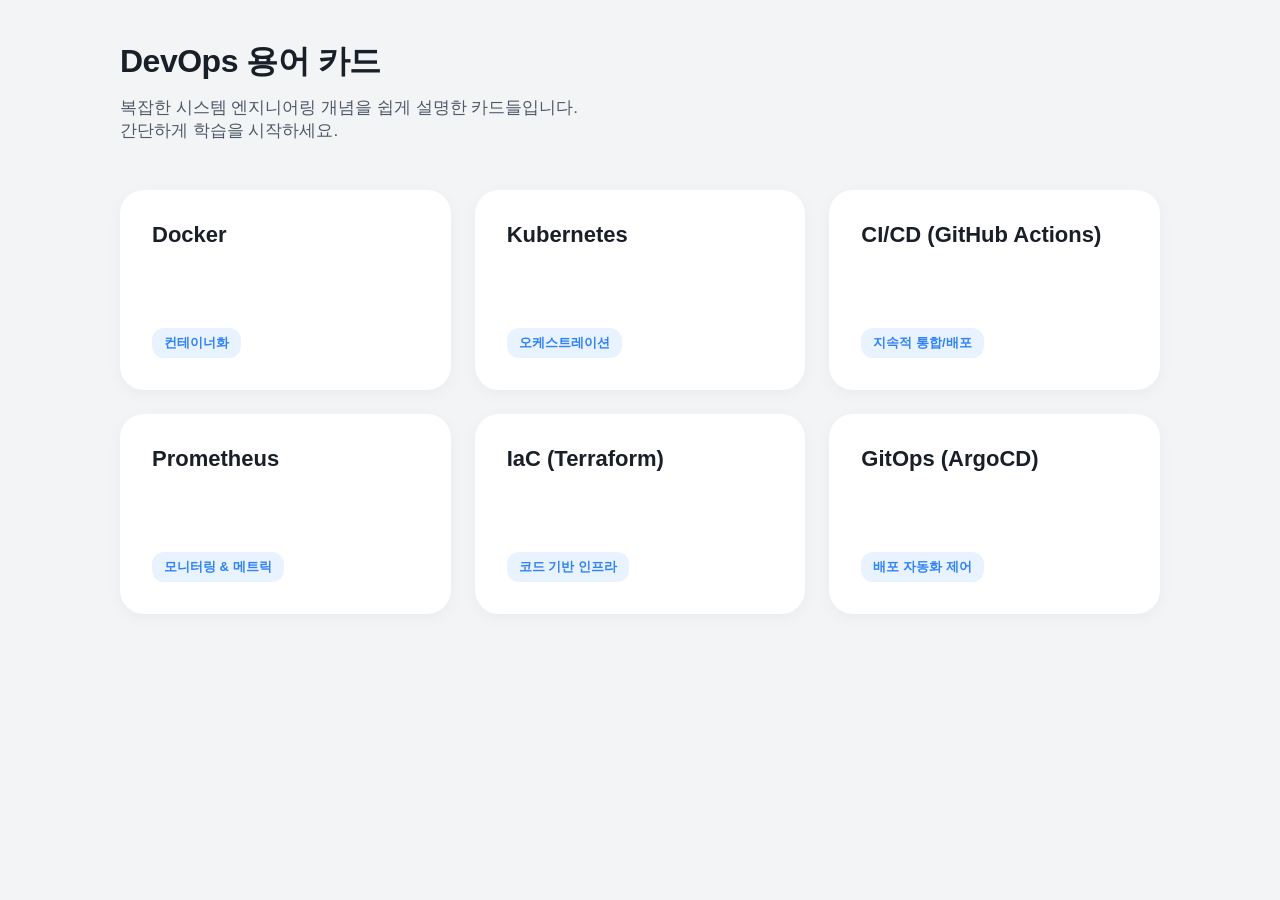
==== week1/day2/mini_project/index.html @ e39257e9 "day2: first mini" ====
<!DOCTYPE html>
<html lang="ko">
<head>
    <meta charset="UTF-8">
    <meta name="viewport" content="width=device-width, initial-scale=1.0">
    <title>DevOps 용어 사전</title>
    <link rel="stylesheet" href="style.css">
</head>
<body>
    <div class="app-container">
        <header class="header">
            <h1>DevOps 용어 카드</h1>
            <p>복잡한 시스템 엔지니어링 개념을 쉽게 설명한 카드들입니다. </p>
            <p>간단하게 학습을 시작하세요.</p>
        </header>

        <main class="card-grid" id="cardGrid"></main>
    </div>

    <div class="modal-overlay" id="modalOverlay">
        <div class="modal-content">
            <button class="close-btn" id="closeBtn">&times;</button>
            <div class="modal-body" id="modalBody">
                </div>
        </div>
    </div>

    <script src="app.js"></script>
</body>
</html>
---- week1/day2/mini_project/style.css ----
/* 토스 스타일의 미니멀 & 모던 디자인 시스템 정의 */
:root {
    --bg-color: #f3f4f6;
    --card-bg: #ffffff;
    --text-main: #191f28;
    --text-sub: #4e5968;
    --primary: #3182f6;
    --primary-light: #e8f3ff;
    --success: #00cc66; /* 읽음 표시용 토스 초록색 */
    --code-bg: #1e1e1e;
    --code-text: #00ff66;
}

* {
    box-sizing: border-box;
    margin: 0;
    padding: 0;
    font-family: -apple-system, BlinkMacSystemFont, "Segoe UI", Roboto, "Helvetica Neue", Arial, sans-serif;
    -webkit-font-smoothing: antialiased;
}

body {
    background-color: var(--bg-color);
    color: var(--text-main);
    padding: 40px 20px;
    display: flex;
    justify-content: center;
}

.app-container {
    width: 100%;
    max-width: 1040px;
}

.header {
    margin-bottom: 48px;
    text-align: left;
}

.header h1 {
    font-size: 32px;
    font-weight: 700;
    margin-bottom: 12px;
    letter-spacing: -0.5px;
}

.header p {
    color: var(--text-sub);
    font-size: 17px;
    font-weight: 500;
}

/* 카드 그리드 배치 */
.card-grid {
    display: grid;
    grid-template-columns: repeat(auto-fit, minmax(280px, 1fr));
    gap: 24px;
}

/* 토스 스타일 카드 컴포넌트 */
.devops-card {
    background: var(--card-bg);
    border-radius: 24px;
    padding: 32px;
    cursor: pointer;
    box-shadow: 0 4px 16px rgba(0, 0, 0, 0.04);
    transition: transform 0.3s cubic-bezier(0.215, 0.610, 0.355, 1), box-shadow 0.3s ease;
    display: flex;
    flex-direction: column;
    justify-content: space-between;
    min-height: 200px;
    position: relative; /* 읽음 표시 배치를 위한 기준점 */
}

.devops-card:hover {
    transform: translateY(-6px);
    box-shadow: 0 12px 24px rgba(0, 0, 0, 0.08);
}

.card-title {
    font-size: 22px;
    font-weight: 700;
    color: var(--text-main);
    margin-bottom: 8px;
    padding-right: 24px; /* 읽음 아이콘과 겹침 방지 */
}

.card-tag {
    display: inline-block;
    align-self: flex-start;
    padding: 6px 12px;
    background-color: var(--primary-light);
    color: var(--primary);
    border-radius: 12px;
    font-size: 13px;
    font-weight: 600;
}

/* 미니멀한 초록색 화살표/체크 읽음 표시 뱃지 */
.read-badge {
    position: absolute;
    top: 32px;
    right: 32px;
    color: var(--success);
    font-size: 18px;
    font-weight: 800;
    display: flex;
    align-items: center;
    gap: 4px;
    animation: fadeIn 0.3s ease-in-out;
}

@keyframes fadeIn {
    from { opacity: 0; transform: scale(0.8); }
    to { opacity: 1; transform: scale(1); }
}

/* 모달 팝업 레이아웃 */
.modal-overlay {
    position: fixed;
    top: 0;
    left: 0;
    width: 100%;
    height: 100%;
    background: rgba(0, 0, 0, 0.4);
    display: flex;
    align-items: center;
    justify-content: center;
    opacity: 0;
    pointer-events: none;
    transition: opacity 0.3s cubic-bezier(0.215, 0.610, 0.355, 1);
    z-index: 1000;
}

.modal-overlay.active {
    opacity: 1;
    pointer-events: auto;
}

.modal-content {
    background: var(--card-bg);
    width: 90%;
    max-width: 600px;
    border-radius: 32px;
    padding: 40px;
    position: relative;
    transform: scale(0.9);
    transition: transform 0.3s cubic-bezier(0.175, 0.885, 0.32, 1.275);
    box-shadow: 0 20px 40px rgba(0,0,0,0.15);
}

.modal-overlay.active .modal-content {
    transform: scale(1);
}

.close-btn {
    position: absolute;
    top: 24px;
    right: 24px;
    background: none;
    border: none;
    font-size: 28px;
    color: var(--text-sub);
    cursor: pointer;
}

/* 모달 내부 상세 내용 스타일 */
.modal-title {
    font-size: 28px;
    font-weight: 700;
    margin-bottom: 20px;
}

.modal-metaphor {
    font-size: 16px;
    font-weight: 600;
    color: var(--primary);
    background-color: var(--primary-light);
    padding: 12px 16px;
    border-radius: 14px;
    margin-bottom: 20px;
    line-height: 1.5;
}

.modal-description {
    font-size: 16px;
    color: var(--text-sub);
    line-height: 1.6;
    margin-bottom: 24px;
}

.modal-command {
    background-color: var(--code-bg);
    color: var(--code-text);
    padding: 16px;
    border-radius: 14px;
    font-family: "Courier New", Courier, monospace;
    font-size: 14px;
    margin-bottom: 28px;
    overflow-x: auto;
    white-space: pre-wrap;
}

.modal-link {
    display: inline-block;
    width: 100%;
    text-align: center;
    padding: 16px;
    background-color: var(--primary);
    color: white;
    text-decoration: none;
    border-radius: 16px;
    font-weight: 600;
    transition: background-color 0.2s ease;
}

.modal-link:hover {
    background-color: #1b64da;
}
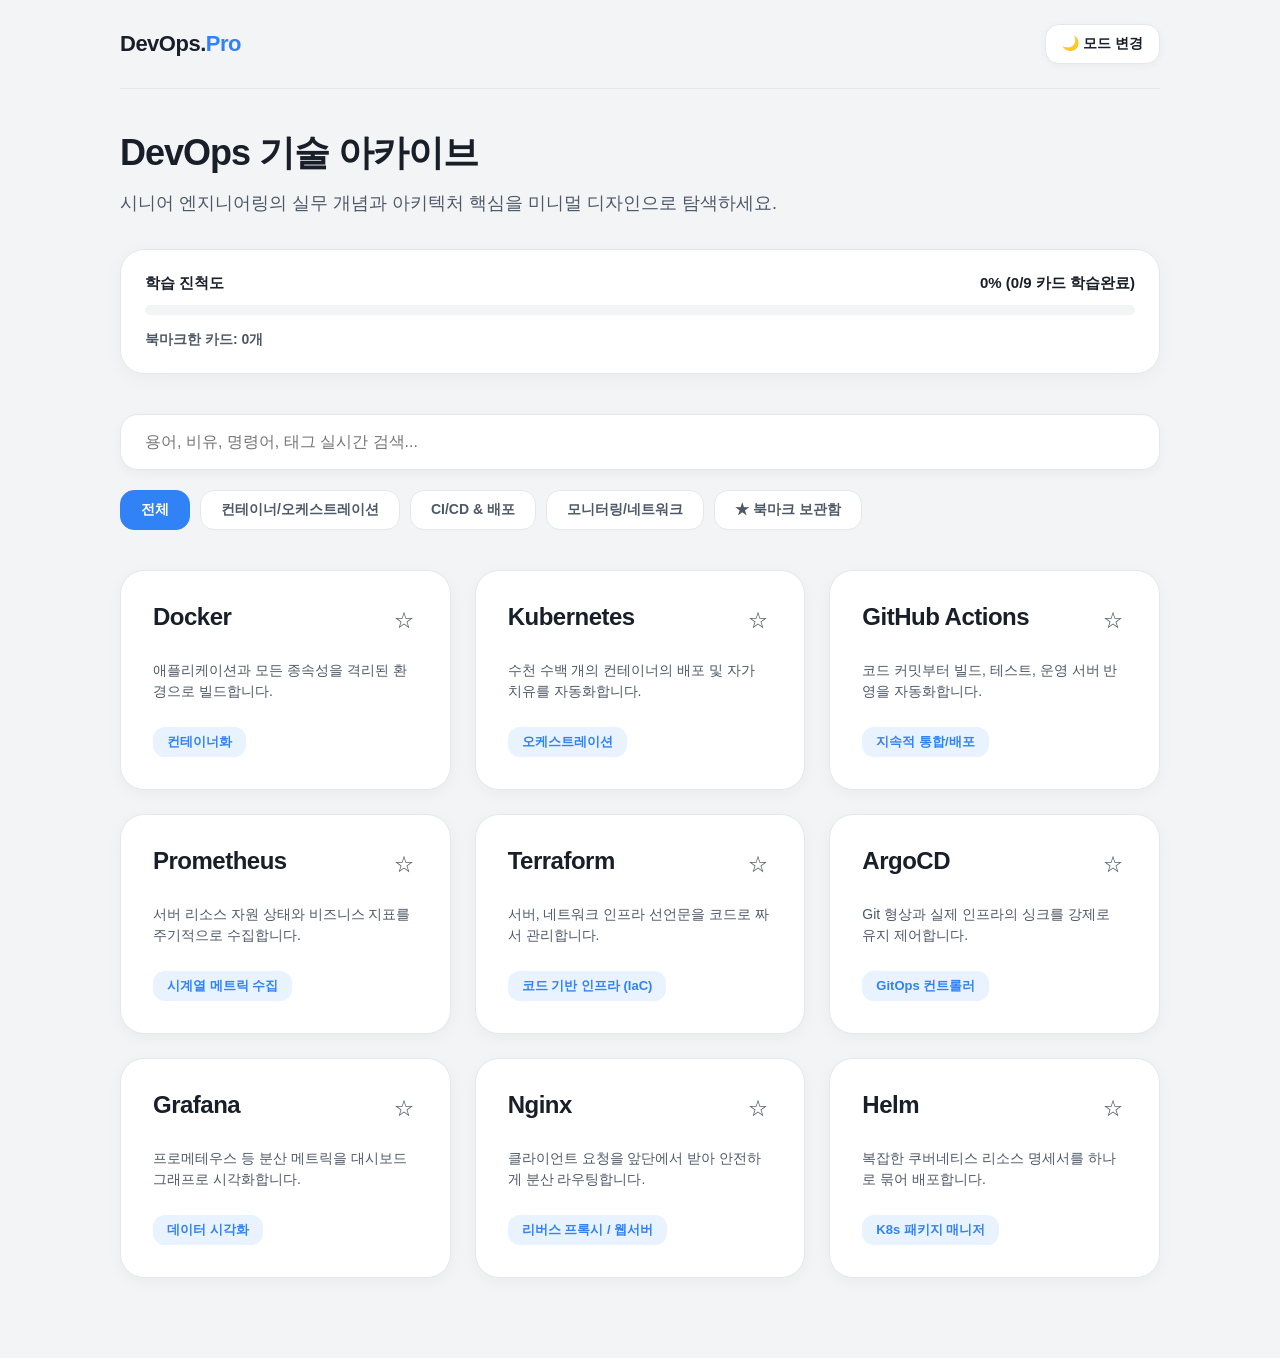
==== commit ce0bd116: "day2/ second mini" ====
--- a/week1/day2/mini_project/index.html
+++ b/week1/day2/mini_project/index.html
@@ -3,16 +3,48 @@
 <head>
     <meta charset="UTF-8">
     <meta name="viewport" content="width=device-width, initial-scale=1.0">
-    <title>DevOps 용어 사전</title>
+    <title>Toss 스타일 DevOps 엔터프라이즈 사전</title>
     <link rel="stylesheet" href="style.css">
 </head>
 <body>
     <div class="app-container">
+        <nav class="nav-bar">
+            <div class="logo">DevOps.<span>Pro</span></div>
+            <div class="nav-right">
+                <button id="themeToggle" class="theme-btn">🌙 모드 변경</button>
+            </div>
+        </nav>
+
         <header class="header">
-            <h1>DevOps 용어 카드</h1>
-            <p>복잡한 시스템 엔지니어링 개념을 쉽게 설명한 카드들입니다. </p>
-            <p>간단하게 학습을 시작하세요.</p>
+            <h1>DevOps 기술 아카이브</h1>
+            <p>시니어 엔지니어링의 실무 개념과 아키텍처 핵심을 미니멀 디자인으로 탐색하세요.</p>
+            
+            <div class="dashboard">
+                <div class="progress-info">
+                    <span>학습 진척도</span>
+                    <span id="progressPercent">0% (0/9 카드)</span>
+                </div>
+                <div class="progress-bar-container">
+                    <div id="progressBar" class="progress-bar"></div>
+                </div>
+                <div class="stats-row">
+                    <div class="stat-item">북마크한 카드: <span id="bookmarkCount">0</span>개</div>
+                </div>
+            </div>
         </header>
+
+        <section class="control-panel">
+            <div class="search-wrapper">
+                <input type="text" id="searchInput" placeholder="용어, 비유, 명령어, 태그 실시간 검색..." autocomplete="off">
+            </div>
+            <div class="filter-tabs" id="filterTabs">
+                <button class="tab-btn active" data-filter="all">전체</button>
+                <button class="tab-btn" data-filter="container">컨테이너/오케스트레이션</button>
+                <button class="tab-btn" data-filter="cicd">CI/CD & 배포</button>
+                <button class="tab-btn" data-filter="monitor">모니터링/네트워크</button>
+                <button class="tab-btn" data-filter="bookmark">★ 북마크 보관함</button>
+            </div>
+        </section>
 
         <main class="card-grid" id="cardGrid"></main>
     </div>
--- a/week1/day2/mini_project/style.css
+++ b/week1/day2/mini_project/style.css
@@ -1,4 +1,4 @@
-/* 토스 스타일의 미니멀 & 모던 디자인 시스템 정의 */
+/* 토스 스타일 디자인 시스템 및 다크모드 대응 CSS 변수 설계 */
 :root {
     --bg-color: #f3f4f6;
     --card-bg: #ffffff;
@@ -6,9 +6,26 @@
     --text-sub: #4e5968;
     --primary: #3182f6;
     --primary-light: #e8f3ff;
-    --success: #00cc66; /* 읽음 표시용 토스 초록색 */
+    --success: #00cc66;
+    --success-light: #e6f9f0;
+    --border-color: #e5e8eb;
     --code-bg: #1e1e1e;
     --code-text: #00ff66;
+    --shadow: rgba(0, 0, 0, 0.04);
+    --modal-overlay-bg: rgba(0, 0, 0, 0.4);
+}
+
+/* 다크모드 클래스 활성화 시 테마 변수 스위칭 */
+[data-theme="dark"] {
+    --bg-color: #0f172a;
+    --card-bg: #1e293b;
+    --text-main: #f8fafc;
+    --text-sub: #94a3b8;
+    --primary: #3b82f6;
+    --primary-light: #1e3a8a;
+    --border-color: #334155;
+    --shadow: rgba(0, 0, 0, 0.2);
+    --modal-overlay-bg: rgba(0, 0, 0, 0.7);
 }
 
 * {
@@ -17,12 +34,13 @@
     padding: 0;
     font-family: -apple-system, BlinkMacSystemFont, "Segoe UI", Roboto, "Helvetica Neue", Arial, sans-serif;
     -webkit-font-smoothing: antialiased;
+    transition: background-color 0.3s ease, color 0.3s ease;
 }
 
 body {
     background-color: var(--bg-color);
     color: var(--text-main);
-    padding: 40px 20px;
+    padding: 0 20px 80px 20px;
     display: flex;
     justify-content: center;
 }
@@ -32,63 +50,231 @@
     max-width: 1040px;
 }
 
-.header {
-    margin-bottom: 48px;
-    text-align: left;
-}
-
+/* 상단 내비게이션 바 */
+.nav-bar {
+    display: flex;
+    justify-content: space-between;
+    align-items: center;
+    padding: 24px 0;
+    border-bottom: 1px solid var(--border-color);
+    margin-bottom: 40px;
+}
+
+.logo {
+    font-size: 22px;
+    font-weight: 800;
+    letter-spacing: -0.5px;
+}
+
+.logo span {
+    color: var(--primary);
+}
+
+.theme-btn {
+    background: var(--card-bg);
+    border: 1px solid var(--border-color);
+    padding: 10px 16px;
+    border-radius: 14px;
+    font-size: 14px;
+    font-weight: 600;
+    color: var(--text-main);
+    cursor: pointer;
+    box-shadow: 0 2px 8px var(--shadow);
+}
+
+.theme-btn:hover {
+    transform: scale(1.02);
+}
+
+/* 헤더 & 대시보드 */
 .header h1 {
-    font-size: 32px;
+    font-size: 36px;
     font-weight: 700;
     margin-bottom: 12px;
-    letter-spacing: -0.5px;
+    letter-spacing: -1px;
 }
 
 .header p {
     color: var(--text-sub);
-    font-size: 17px;
+    font-size: 18px;
+    line-height: 1.5;
+    margin-bottom: 32px;
+}
+
+.dashboard {
+    background: var(--card-bg);
+    border-radius: 24px;
+    padding: 24px;
+    box-shadow: 0 4px 20px var(--shadow);
+    margin-bottom: 40px;
+    border: 1px solid var(--border-color);
+}
+
+.progress-info {
+    display: flex;
+    justify-content: space-between;
+    font-weight: 700;
+    font-size: 15px;
+    margin-bottom: 12px;
+}
+
+.progress-bar-container {
+    background: var(--bg-color);
+    border-radius: 10px;
+    height: 10px;
+    overflow: hidden;
+    margin-bottom: 16px;
+}
+
+.progress-bar {
+    background: var(--primary);
+    width: 0%;
+    height: 100%;
+    border-radius: 10px;
+    transition: width 0.4s cubic-bezier(0.215, 0.610, 0.355, 1);
+}
+
+.stats-row {
+    font-size: 14px;
+    color: var(--text-sub);
+    font-weight: 600;
+}
+
+/* 컨트롤 패널 (검색 및 필터) */
+.control-panel {
+    margin-bottom: 32px;
+}
+
+.search-wrapper input {
+    width: 100%;
+    padding: 18px 24px;
+    border-radius: 18px;
+    border: 1px solid var(--border-color);
+    background: var(--card-bg);
+    color: var(--text-main);
+    font-size: 16px;
     font-weight: 500;
-}
-
-/* 카드 그리드 배치 */
+    box-shadow: 0 4px 12px var(--shadow);
+    outline: none;
+    margin-bottom: 20px;
+}
+
+.search-wrapper input:focus {
+    border-color: var(--primary);
+    box-shadow: 0 0 0 3px var(--primary-light);
+}
+
+.filter-tabs {
+    display: flex;
+    gap: 10px;
+    overflow-x: auto;
+    padding-bottom: 8px;
+}
+
+.tab-btn {
+    background: var(--card-bg);
+    border: 1px solid var(--border-color);
+    padding: 10px 20px;
+    border-radius: 14px;
+    font-size: 14px;
+    font-weight: 600;
+    color: var(--text-sub);
+    cursor: pointer;
+    white-space: nowrap;
+}
+
+.tab-btn.active {
+    background: var(--primary);
+    color: #ffffff;
+    border-color: var(--primary);
+}
+
+/* 카드 그리드 아키텍처 */
 .card-grid {
     display: grid;
-    grid-template-columns: repeat(auto-fit, minmax(280px, 1fr));
+    grid-template-columns: repeat(auto-fit, minmax(300px, 1fr));
     gap: 24px;
 }
 
-/* 토스 스타일 카드 컴포넌트 */
 .devops-card {
     background: var(--card-bg);
     border-radius: 24px;
     padding: 32px;
     cursor: pointer;
-    box-shadow: 0 4px 16px rgba(0, 0, 0, 0.04);
+    box-shadow: 0 4px 16px var(--shadow);
+    border: 1px solid var(--border-color);
     transition: transform 0.3s cubic-bezier(0.215, 0.610, 0.355, 1), box-shadow 0.3s ease;
     display: flex;
     flex-direction: column;
     justify-content: space-between;
-    min-height: 200px;
-    position: relative; /* 읽음 표시 배치를 위한 기준점 */
+    min-height: 220px;
+    position: relative;
 }
 
 .devops-card:hover {
     transform: translateY(-6px);
-    box-shadow: 0 12px 24px rgba(0, 0, 0, 0.08);
+    box-shadow: 0 16px 32px var(--shadow);
+}
+
+.card-top {
+    display: flex;
+    justify-content: space-between;
+    align-items: flex-start;
+    margin-bottom: 16px;
 }
 
 .card-title {
-    font-size: 22px;
+    font-size: 24px;
     font-weight: 700;
     color: var(--text-main);
-    margin-bottom: 8px;
-    padding-right: 24px; /* 읽음 아이콘과 겹침 방지 */
+    letter-spacing: -0.5px;
+}
+
+/* 상단 우측 플로팅 상태 그룹 */
+.card-status-group {
+    display: flex;
+    align-items: center;
+    gap: 8px;
+}
+
+.bookmark-toggle-btn {
+    background: none;
+    border: none;
+    font-size: 20px;
+    cursor: pointer;
+    color: var(--text-sub);
+    z-index: 10;
+    padding: 4px;
+}
+
+.bookmark-toggle-btn.active {
+    color: #ffcc00;
+}
+
+.read-indicator {
+    background: var(--success-light);
+    color: var(--success);
+    font-size: 11px;
+    font-weight: 700;
+    padding: 4px 8px;
+    border-radius: 8px;
+}
+
+.card-body-preview {
+    font-size: 14px;
+    color: var(--text-sub);
+    line-height: 1.5;
+    margin-bottom: 20px;
+    display: -webkit-box;
+    -webkit-line-clamp: 2;
+    -webkit-box-orient: vertical;
+    overflow: hidden;
 }
 
 .card-tag {
     display: inline-block;
     align-self: flex-start;
-    padding: 6px 12px;
+    padding: 6px 14px;
     background-color: var(--primary-light);
     color: var(--primary);
     border-radius: 12px;
@@ -96,39 +282,20 @@
     font-weight: 600;
 }
 
-/* 미니멀한 초록색 화살표/체크 읽음 표시 뱃지 */
-.read-badge {
-    position: absolute;
-    top: 32px;
-    right: 32px;
-    color: var(--success);
-    font-size: 18px;
-    font-weight: 800;
-    display: flex;
-    align-items: center;
-    gap: 4px;
-    animation: fadeIn 0.3s ease-in-out;
-}
-
-@keyframes fadeIn {
-    from { opacity: 0; transform: scale(0.8); }
-    to { opacity: 1; transform: scale(1); }
-}
-
-/* 모달 팝업 레이아웃 */
+/* 모달 애니메이션 시스템 */
 .modal-overlay {
     position: fixed;
     top: 0;
     left: 0;
     width: 100%;
     height: 100%;
-    background: rgba(0, 0, 0, 0.4);
+    background: var(--modal-overlay-bg);
     display: flex;
     align-items: center;
     justify-content: center;
     opacity: 0;
     pointer-events: none;
-    transition: opacity 0.3s cubic-bezier(0.215, 0.610, 0.355, 1);
+    transition: opacity 0.25s ease-in-out;
     z-index: 1000;
 }
 
@@ -139,36 +306,41 @@
 
 .modal-content {
     background: var(--card-bg);
-    width: 90%;
-    max-width: 600px;
+    width: 92%;
+    max-width: 640px;
     border-radius: 32px;
-    padding: 40px;
+    padding: 44px;
     position: relative;
-    transform: scale(0.9);
-    transition: transform 0.3s cubic-bezier(0.175, 0.885, 0.32, 1.275);
-    box-shadow: 0 20px 40px rgba(0,0,0,0.15);
+    transform: translateY(20px);
+    transition: transform 0.3s cubic-bezier(0.215, 0.610, 0.355, 1);
+    box-shadow: 0 24px 48px rgba(0,0,0,0.2);
+    border: 1px solid var(--border-color);
 }
 
 .modal-overlay.active .modal-content {
-    transform: scale(1);
+    transform: translateY(0);
 }
 
 .close-btn {
     position: absolute;
-    top: 24px;
-    right: 24px;
+    top: 28px;
+    right: 28px;
     background: none;
     border: none;
-    font-size: 28px;
+    font-size: 32px;
     color: var(--text-sub);
     cursor: pointer;
 }
 
-/* 모달 내부 상세 내용 스타일 */
+/* 모달 상세 스펙 */
+.modal-title-area {
+    margin-bottom: 24px;
+}
+
 .modal-title {
-    font-size: 28px;
-    font-weight: 700;
-    margin-bottom: 20px;
+    font-size: 32px;
+    font-weight: 800;
+    letter-spacing: -0.5px;
 }
 
 .modal-metaphor {
@@ -176,44 +348,61 @@
     font-weight: 600;
     color: var(--primary);
     background-color: var(--primary-light);
-    padding: 12px 16px;
-    border-radius: 14px;
-    margin-bottom: 20px;
-    line-height: 1.5;
+    padding: 16px;
+    border-radius: 16px;
+    margin-bottom: 24px;
+    line-height: 1.6;
+}
+
+.modal-section-title {
+    font-size: 14px;
+    font-weight: 700;
+    color: var(--text-sub);
+    text-transform: uppercase;
+    margin-bottom: 8px;
+    letter-spacing: 0.5px;
 }
 
 .modal-description {
     font-size: 16px;
-    color: var(--text-sub);
-    line-height: 1.6;
-    margin-bottom: 24px;
+    color: var(--text-main);
+    line-height: 1.7;
+    margin-bottom: 28px;
 }
 
 .modal-command {
     background-color: var(--code-bg);
     color: var(--code-text);
-    padding: 16px;
-    border-radius: 14px;
+    padding: 18px;
+    border-radius: 16px;
     font-family: "Courier New", Courier, monospace;
     font-size: 14px;
-    margin-bottom: 28px;
+    margin-bottom: 32px;
     overflow-x: auto;
-    white-space: pre-wrap;
+    border: 1px solid #334155;
 }
 
 .modal-link {
     display: inline-block;
     width: 100%;
     text-align: center;
-    padding: 16px;
+    padding: 18px;
     background-color: var(--primary);
-    color: white;
+    color: #ffffff;
     text-decoration: none;
-    border-radius: 16px;
-    font-weight: 600;
-    transition: background-color 0.2s ease;
+    border-radius: 18px;
+    font-weight: 700;
+    font-size: 16px;
 }
 
 .modal-link:hover {
-    background-color: #1b64da;
+    filter: brightness(0.92);
+}
+
+.no-results {
+    grid-column: 1 / -1;
+    text-align: center;
+    padding: 48px;
+    color: var(--text-sub);
+    font-weight: 600;
 }
